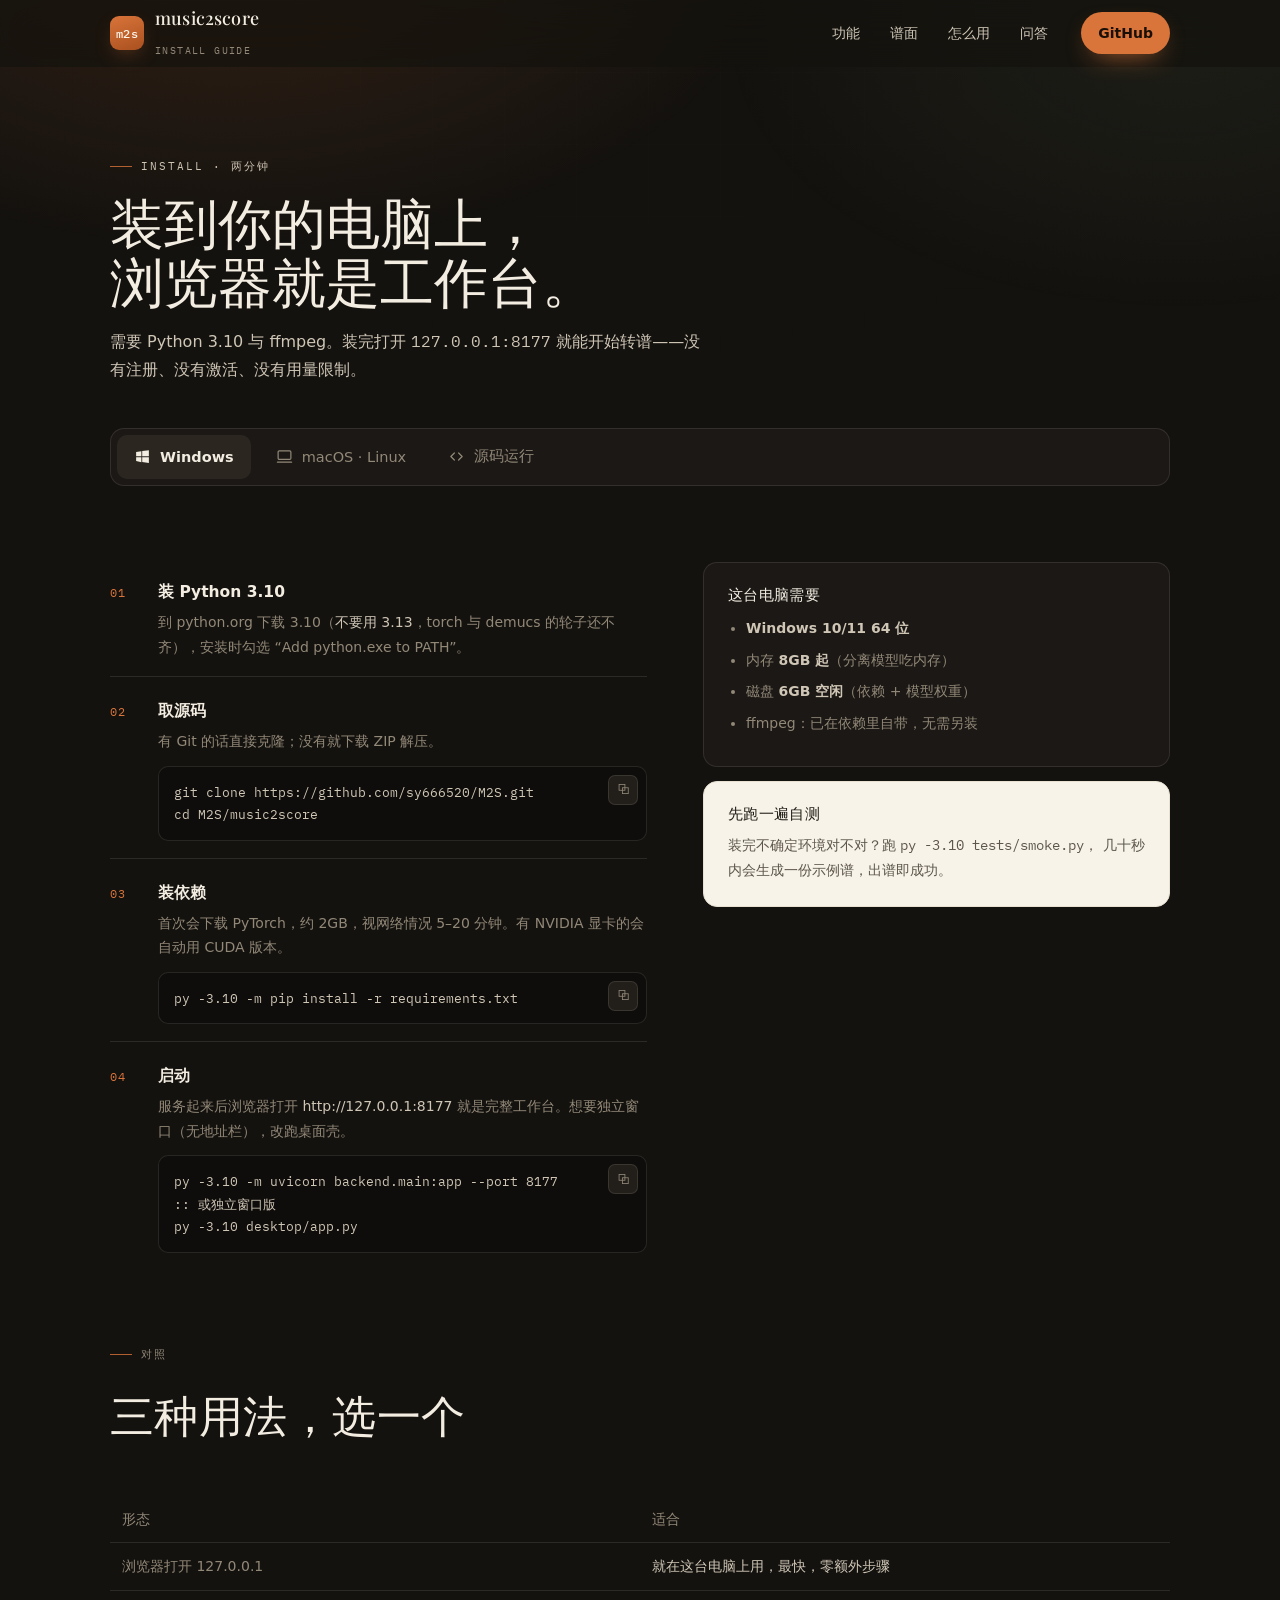
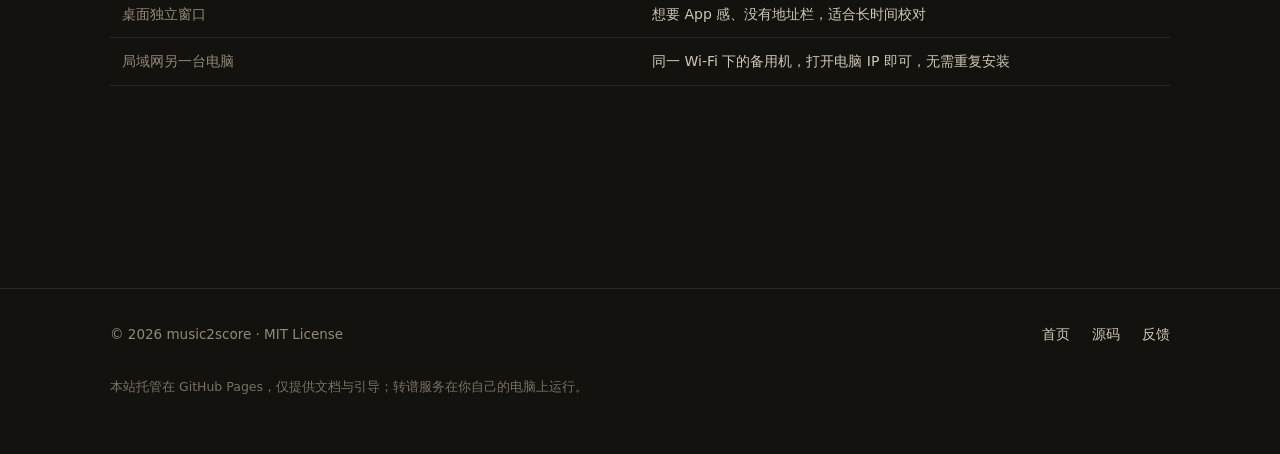
==== docs/install.html @ f0261a71 "站点改由 Pages 分支模式部署（main + /docs），移除 Actions 工作流" ====
<!DOCTYPE html>
<html lang="zh-CN">
<head>
<meta charset="UTF-8">
<meta name="viewport" content="width=device-width, initial-scale=1, viewport-fit=cover">
<title>安装 · music2score</title>
<meta name="description" content="music2score 安装指南：Windows / macOS / Linux 运行，或从源码启动。需要 Python 3.10 与 ffmpeg。">
<meta name="theme-color" content="#14120f">
<link rel="canonical" href="https://sy666520.github.io/M2S/install.html">
<link rel="icon" href="icons/icon.svg" type="image/svg+xml">
<link rel="stylesheet" href="styles/site.css">
</head>
<body>

<header class="nav" id="nav">
  <div class="wrap nav-inner">
    <a class="brand" href="./">
      <span class="brand-mark">m2s</span>
      <span>
        <span class="brand-name">music2score</span><br>
        <span class="brand-tag">install guide</span>
      </span>
    </a>
    <nav class="nav-links" id="navLinks" aria-label="主导航">
      <a href="index.html#features">功能</a>
      <a href="index.html#look">谱面</a>
      <a href="index.html#how">怎么用</a>
      <a href="index.html#faq">问答</a>
    </nav>
    <a class="nav-cta" href="https://github.com/sy666520/M2S" target="_blank" rel="noopener">GitHub</a>
    <button class="nav-toggle" id="navToggle" type="button" aria-label="展开菜单" aria-expanded="false" aria-controls="navLinks">
      <svg width="18" height="18" viewBox="0 0 24 24" fill="none" stroke="currentColor" stroke-width="1.8" stroke-linecap="round">
        <path d="M4 7h16M4 12h16M4 17h16"/>
      </svg>
    </button>
  </div>
</header>

<main class="wrap">

  <section class="install-hero">
    <p class="kicker reveal">Install · 两分钟</p>
    <h1 class="reveal" data-delay="1">装到你的电脑上，<br>浏览器就是工作台。</h1>
    <p class="reveal" data-delay="2">
      需要 Python 3.10 与 ffmpeg。装完打开 <code style="font-family:var(--mono);color:var(--text-dim)">127.0.0.1:8177</code>
      就能开始转谱——没有注册、没有激活、没有用量限制。
    </p>

    <div class="platform-tabs reveal" data-delay="4" role="tablist" aria-label="平台">
      <button class="ptab" role="tab" id="pt-win" aria-controls="p-win" aria-selected="true">
        <svg viewBox="0 0 24 24" fill="currentColor" aria-hidden="true"><path d="M3 5.6l7.4-1v7.1H3V5.6Zm8.6-1.2L21 3v8.7h-9.4V4.4ZM3 12.9h7.4v7.1L3 18.4v-5.5Zm8.6 0H21V21l-9.4-1.3v-6.8Z"/></svg>
        Windows
      </button>
      <button class="ptab" role="tab" id="pt-mac" aria-controls="p-mac" aria-selected="false">
        <svg viewBox="0 0 24 24" fill="none" stroke="currentColor" stroke-width="1.7" stroke-linecap="round" stroke-linejoin="round" aria-hidden="true"><rect x="3" y="4" width="18" height="12" rx="1.6"/><path d="M2 20h20"/></svg>
        macOS · Linux
      </button>
      <button class="ptab" role="tab" id="pt-src" aria-controls="p-src" aria-selected="false">
        <svg viewBox="0 0 24 24" fill="none" stroke="currentColor" stroke-width="1.7" stroke-linecap="round" stroke-linejoin="round" aria-hidden="true"><path d="M9 7l-5 5 5 5M15 7l5 5-5 5"/></svg>
        源码运行
      </button>
    </div>
  </section>

  <!-- ================= Windows ================= -->
  <section class="plat-panel is-active" id="p-win" role="tabpanel" aria-labelledby="pt-win">
    <div class="plat-grid">
      <ol class="install-steps">
        <li>
          <span class="num">01</span>
          <div>
            <b>装 Python 3.10</b>
            <p>到 python.org 下载 3.10（<em>不要用 3.13</em>，torch 与 demucs 的轮子还不齐），安装时勾选 “Add python.exe to PATH”。</p>
          </div>
        </li>
        <li>
          <span class="num">02</span>
          <div>
            <b>取源码</b>
            <p>有 Git 的话直接克隆；没有就下载 ZIP 解压。</p>
            <div class="code"><button class="copy" type="button" aria-label="复制">⧉</button>git clone https://github.com/sy666520/M2S.git
cd M2S/music2score</div>
          </div>
        </li>
        <li>
          <span class="num">03</span>
          <div>
            <b>装依赖</b>
            <p>首次会下载 PyTorch，约 2GB，视网络情况 5–20 分钟。有 NVIDIA 显卡的会自动用 CUDA 版本。</p>
            <div class="code"><button class="copy" type="button" aria-label="复制">⧉</button>py -3.10 -m pip install -r requirements.txt</div>
          </div>
        </li>
        <li>
          <span class="num">04</span>
          <div>
            <b>启动</b>
            <p>服务起来后浏览器打开 <em>http://127.0.0.1:8177</em> 就是完整工作台。想要独立窗口（无地址栏），改跑桌面壳。</p>
            <div class="code"><button class="copy" type="button" aria-label="复制">⧉</button>py -3.10 -m uvicorn backend.main:app --port 8177
:: 或独立窗口版
py -3.10 desktop/app.py</div>
          </div>
        </li>
      </ol>

      <aside>
        <div class="side-card">
          <h3>这台电脑需要</h3>
          <ul>
            <li><strong>Windows 10/11 64 位</strong></li>
            <li>内存 <strong>8GB 起</strong>（分离模型吃内存）</li>
            <li>磁盘 <strong>6GB 空闲</strong>（依赖 + 模型权重）</li>
            <li>ffmpeg：已在依赖里自带，无需另装</li>
          </ul>
        </div>
        <div class="side-card paper">
          <h3>先跑一遍自测</h3>
          <p style="color:var(--ink-soft);font-size:14px;margin:10px 0 0">
            装完不确定环境对不对？跑 <code style="font-family:var(--mono)">py -3.10 tests/smoke.py</code>，
            几十秒内会生成一份示例谱，出谱即成功。
          </p>
        </div>
      </aside>
    </div>
  </section>

  <!-- ================= macOS / Linux ================= -->
  <section class="plat-panel" id="p-mac" role="tabpanel" aria-labelledby="pt-mac">
    <div class="plat-grid">
      <ol class="install-steps">
        <li>
          <span class="num">01</span>
          <div>
            <b>装 Python 3.10 与 ffmpeg</b>
            <div class="code"><button class="copy" type="button" aria-label="复制">⧉</button># macOS
brew install python@3.10 ffmpeg

# Ubuntu / Debian
sudo apt install python3.10 python3.10-venv ffmpeg</div>
          </div>
        </li>
        <li>
          <span class="num">02</span>
          <div>
            <b>建虚拟环境并装依赖</b>
            <p>别装进系统 Python，避免和系统包打架。</p>
            <div class="code"><button class="copy" type="button" aria-label="复制">⧉</button>git clone https://github.com/sy666520/M2S.git
cd M2S/music2score
python3.10 -m venv .venv &amp;&amp; source .venv/bin/activate
pip install -r requirements.txt</div>
          </div>
        </li>
        <li>
          <span class="num">03</span>
          <div>
            <b>启动</b>
            <div class="code"><button class="copy" type="button" aria-label="复制">⧉</button>python -m uvicorn backend.main:app --port 8177</div>
            <p>Apple Silicon 会自动走 MPS 加速；Intel Mac 走 CPU，速度约为同价位 PC 的一半。</p>
          </div>
        </li>
      </ol>

      <aside>
        <div class="side-card">
          <h3>说明</h3>
          <ul>
            <li>M 系列芯片：<strong>MPS 加速可用</strong></li>
            <li>Linux 服务器：加 <code style="font-family:var(--mono)">--host 0.0.0.0</code> 可供局域网其他电脑访问</li>
            <li>桌面壳依赖 WebKit，macOS 自带</li>
          </ul>
        </div>
        <div class="side-card paper">
          <h3>打印友好</h3>
          <p>导出的简谱与六线谱是矢量 SVG，A4 直出不失真，可交给打印店装订。</p>
        </div>
      </aside>
    </div>
  </section>

  <!-- ================= 源码 ================= -->
  <section class="plat-panel" id="p-src" role="tabpanel" aria-labelledby="pt-src">
    <div class="plat-grid">
      <ol class="install-steps">
        <li>
          <span class="num">01</span>
          <div>
            <b>克隆与安装</b>
            <div class="code"><button class="copy" type="button" aria-label="复制">⧉</button>git clone https://github.com/sy666520/M2S.git
cd M2S/music2score
py -3.10 -m pip install -r requirements.txt</div>
          </div>
        </li>
        <li>
          <span class="num">02</span>
          <div>
            <b>跑自测</b>
            <p>不依赖显卡，几十秒跑完；能出谱说明环境没问题。</p>
            <div class="code"><button class="copy" type="button" aria-label="复制">⧉</button>py -3.10 tests/smoke.py</div>
          </div>
        </li>
        <li>
          <span class="num">03</span>
          <div>
            <b>改商业开关（可选）</b>
            <p>默认全免费。要启用「每日额度 + 推广位 + 激活码」把 <em>data/billing.json</em> 里 enabled 改 true；
               生成激活码还需自备环境变量 <em>M2S_LICENSE_SECRET</em>（不随代码分发）。</p>
          </div>
        </li>
      </ol>

      <aside>
        <div class="side-card">
          <h3>仓库</h3>
          <ul>
            <li>许可证：<strong>MIT</strong>，可商用、可闭源分发</li>
            <li>后端：FastAPI + PyTorch</li>
            <li>前端：原生 JS，无构建步骤</li>
            <li>渲染：Verovio（五线谱）+ 自写简谱 / TAB</li>
          </ul>
        </div>
        <div class="side-card">
          <h3>参与</h3>
          <p style="color:var(--muted);font-size:14px;margin:10px 0 0">
            问题与建议走 <a href="https://github.com/sy666520/M2S/issues" target="_blank" rel="noopener" style="color:var(--accent)">GitHub Issues</a>。
            识别层是插件式的：实现 Transcriber 接口并注册，就能换算法。
          </p>
        </div>
      </aside>
    </div>
  </section>

  <section class="section" style="padding-top:clamp(40px,6vw,64px)">
    <div class="section-head reveal">
      <p class="kicker">对照</p>
      <h2 class="section-title">三种用法，选一个</h2>
    </div>
    <table class="spec-table reveal">
      <thead>
        <tr><th scope="col">形态</th><th scope="col">适合</th></tr>
      </thead>
      <tbody>
        <tr><th scope="row">浏览器打开 127.0.0.1</th><td>就在这台电脑上用，最快，零额外步骤</td></tr>
        <tr><th scope="row">桌面独立窗口</th><td>想要 App 感、没有地址栏，适合长时间校对</td></tr>
        <tr><th scope="row">局域网另一台电脑</th><td>同一 Wi-Fi 下的备用机，打开电脑 IP 即可，无需重复安装</td></tr>
      </tbody>
    </table>
  </section>

</main>

<footer class="footer">
  <div class="wrap footer-inner">
    <div>© <span id="year">2026</span> music2score · MIT License</div>
    <nav class="footer-links" aria-label="页脚链接">
      <a href="index.html">首页</a>
      <a href="https://github.com/sy666520/M2S" target="_blank" rel="noopener">源码</a>
      <a href="https://github.com/sy666520/M2S/issues" target="_blank" rel="noopener">反馈</a>
    </nav>
    <p class="footer-note">本站托管在 GitHub Pages，仅提供文档与引导；转谱服务在你自己的电脑上运行。</p>
  </div>
</footer>

<script src="scripts/site.js"></script>
</body>
</html>
---- docs/styles/site.css ----
/* ============================================================
   music2score · 产品站点
   语言：暖黑"暗房" + 米白"纸张"，唯一强调色朱砂琥珀。
   只用于 site/ 下的静态页面，与应用内 CSS 解耦。
   ============================================================ */

@font-face {
  font-family: "Playfair Display";
  font-style: normal;
  font-weight: 500;
  font-display: swap;
  src: url("../fonts/playfair-latin.woff2") format("woff2");
  unicode-range: U+0000-00FF, U+0131, U+0152-0153, U+02BB-02BC, U+02C6, U+02DA, U+02DC,
    U+0304, U+0308, U+0329, U+2000-206F, U+20AC, U+2122, U+2191, U+2193, U+2212, U+2215, U+FEFF, U+FFFD;
}
@font-face {
  font-family: "IBM Plex Mono";
  font-style: normal;
  font-weight: 400;
  font-display: swap;
  src: url("../fonts/plex-400.woff2") format("woff2");
  unicode-range: U+0000-00FF, U+0131, U+0152-0153, U+02BB-02BC, U+02C6, U+02DA, U+02DC,
    U+0304, U+0308, U+0329, U+2000-206F, U+20AC, U+2122, U+2191, U+2193, U+2212, U+2215, U+FEFF, U+FFFD;
}
@font-face {
  font-family: "IBM Plex Mono";
  font-style: normal;
  font-weight: 500;
  font-display: swap;
  src: url("../fonts/plex-500.woff2") format("woff2");
  unicode-range: U+0000-00FF, U+0131, U+0152-0153, U+02BB-02BC, U+02C6, U+02DA, U+02DC,
    U+0304, U+0308, U+0329, U+2000-206F, U+20AC, U+2122, U+2191, U+2193, U+2212, U+2215, U+FEFF, U+FFFD;
}

:root {
  --bg: #14120f;
  --surface: #1b1815;
  --surface-2: #221e19;
  --surface-3: #2b2620;
  --text: #f2ece1;
  --text-dim: #cfc6b6;
  --muted: #928878;
  --border: rgba(242, 236, 225, 0.11);
  --border-strong: rgba(242, 236, 225, 0.2);
  --paper: #f7f3e9;
  --paper-edge: #e8e1d1;
  --ink: #211e18;
  --ink-soft: #5d564a;
  --accent: #d9743a;
  --accent-soft: rgba(217, 116, 58, 0.14);
  --ok: #7d9a6f;

  --display: "Playfair Display", "Songti SC", "STSong", "SimSun", Georgia, serif;
  --body: "PingFang SC", "HarmonyOS Sans SC", "Microsoft YaHei", "Hiragino Sans GB",
    "Source Han Sans SC", "Noto Sans CJK SC", system-ui, sans-serif;
  --mono: "IBM Plex Mono", "JetBrains Mono", "Cascadia Mono", Consolas, monospace;

  --wrap: 1140px;
  --gut: clamp(20px, 5vw, 40px);
  --radius: 14px;
  --radius-sm: 8px;
  --shadow-lg: 0 40px 90px -30px rgba(0, 0, 0, 0.75);
  --ease: cubic-bezier(0.22, 0.7, 0.28, 1);
}

* { box-sizing: border-box; }

html {
  scroll-behavior: smooth;
  -webkit-text-size-adjust: 100%;
}

body {
  margin: 0;
  background: var(--bg);
  color: var(--text);
  font-family: var(--body);
  font-size: 16px;
  line-height: 1.75;
  -webkit-font-smoothing: antialiased;
  overflow-x: hidden;
}

/* 暗房里的一点光：顶部暖色光晕 + 极细网格 */
body::before {
  content: "";
  position: fixed;
  inset: 0;
  pointer-events: none;
  z-index: 0;
  background:
    radial-gradient(900px 520px at 18% -8%, rgba(217, 116, 58, 0.16), transparent 62%),
    radial-gradient(760px 460px at 92% 4%, rgba(125, 154, 111, 0.09), transparent 60%);
}
body::after {
  content: "";
  position: fixed;
  inset: 0;
  pointer-events: none;
  z-index: 0;
  opacity: 0.5;
  background-image:
    linear-gradient(to right, rgba(242, 236, 225, 0.028) 1px, transparent 1px),
    linear-gradient(to bottom, rgba(242, 236, 225, 0.028) 1px, transparent 1px);
  background-size: 72px 72px;
  mask-image: radial-gradient(60% 50% at 50% 0%, #000 0%, transparent 100%);
  -webkit-mask-image: radial-gradient(60% 50% at 50% 0%, #000 0%, transparent 100%);
}

img { max-width: 100%; display: block; }
a { color: inherit; text-decoration: none; }

.wrap {
  position: relative;
  z-index: 1;
  width: 100%;
  max-width: var(--wrap);
  margin: 0 auto;
  padding: 0 var(--gut);
}

/* ------------------------------------------------ 导航 */

.nav {
  position: sticky;
  top: 0;
  z-index: 50;
  backdrop-filter: blur(16px) saturate(140%);
  -webkit-backdrop-filter: blur(16px) saturate(140%);
  background: rgba(20, 18, 15, 0.72);
  border-bottom: 1px solid transparent;
  transition: border-color 0.3s var(--ease), background 0.3s var(--ease);
}
.nav.is-stuck {
  border-bottom-color: var(--border);
  background: rgba(20, 18, 15, 0.9);
}
.nav-inner {
  display: flex;
  align-items: center;
  gap: 20px;
  height: 66px;
}
.brand {
  display: flex;
  align-items: center;
  gap: 11px;
  flex-shrink: 0;
}
.brand-mark {
  display: grid;
  place-items: center;
  width: 34px;
  height: 34px;
  border-radius: 9px;
  background: linear-gradient(160deg, var(--accent), #a9501f);
  color: #fff6ec;
  font-family: var(--mono);
  font-size: 12px;
  font-weight: 500;
  letter-spacing: 0.04em;
  box-shadow: 0 8px 22px -10px rgba(217, 116, 58, 0.9);
}
.brand-name {
  font-family: var(--display);
  font-size: 18px;
  letter-spacing: 0.01em;
}
.brand-tag {
  font-family: var(--mono);
  font-size: 10px;
  color: var(--muted);
  letter-spacing: 0.14em;
  text-transform: uppercase;
}

.nav-links {
  display: flex;
  gap: 4px;
  margin-left: auto;
}
.nav-links a {
  padding: 8px 13px;
  border-radius: 999px;
  font-size: 14px;
  color: var(--text-dim);
  transition: color 0.2s, background 0.2s;
}
.nav-links a:hover { color: var(--text); background: rgba(242, 236, 225, 0.06); }

.nav-cta {
  display: inline-flex;
  align-items: center;
  gap: 7px;
  padding: 9px 17px;
  border-radius: 999px;
  background: var(--accent);
  color: #1a0f07;
  font-size: 14px;
  font-weight: 600;
  box-shadow: 0 10px 26px -12px rgba(217, 116, 58, 0.95);
  transition: transform 0.2s var(--ease), box-shadow 0.2s;
}
.nav-cta:hover { transform: translateY(-1px); box-shadow: 0 14px 30px -12px rgba(217, 116, 58, 1); }

.nav-toggle {
  display: none;
  margin-left: auto;
  width: 44px;
  height: 44px;
  border: 1px solid var(--border);
  border-radius: 10px;
  background: transparent;
  color: var(--text);
  cursor: pointer;
}

/* ------------------------------------------------ 通用排版 */

.kicker {
  display: inline-flex;
  align-items: center;
  gap: 9px;
  font-family: var(--mono);
  font-size: 11px;
  letter-spacing: 0.18em;
  text-transform: uppercase;
  color: var(--muted);
}
.kicker::before {
  content: "";
  width: 22px;
  height: 1px;
  background: var(--accent);
  opacity: 0.8;
}

h1, h2, h3 { font-weight: 500; margin: 0; line-height: 1.15; }

.section-title {
  font-family: var(--display);
  font-size: clamp(28px, 4.4vw, 44px);
  letter-spacing: 0.01em;
  margin: 14px 0 0;
}
.section-sub {
  margin: 14px 0 0;
  max-width: 56ch;
  color: var(--text-dim);
  font-size: clamp(15px, 1.6vw, 17px);
}

.section { padding: clamp(64px, 10vw, 112px) 0; position: relative; }
.section-head { margin-bottom: clamp(32px, 5vw, 56px); }

/* ------------------------------------------------ Hero */

.hero {
  position: relative;
  padding: clamp(48px, 8vw, 92px) 0 clamp(56px, 8vw, 96px);
}
.hero-grid {
  display: grid;
  grid-template-columns: minmax(0, 1.02fr) minmax(0, 1.18fr);
  gap: clamp(28px, 5vw, 64px);
  align-items: center;
}
.hero-title {
  font-family: var(--display);
  font-size: clamp(36px, 5vw, 56px);
  line-height: 1.12;
  letter-spacing: -0.01em;
  margin: 18px 0 0;
  text-wrap: balance;
}
.hero-title em {
  font-style: normal;
  color: var(--accent);
  position: relative;
}
.hero-title em::after {
  content: "";
  position: absolute;
  left: 0;
  right: 0;
  bottom: 0.12em;
  height: 0.38em;
  background: var(--accent-soft);
  z-index: -1;
}
.hero-lead {
  margin: 22px 0 0;
  font-size: clamp(15px, 1.7vw, 17.5px);
  color: var(--text-dim);
  max-width: 46ch;
}
.hero-lead strong { color: var(--text); font-weight: 600; }

.hero-actions {
  display: flex;
  flex-wrap: wrap;
  gap: 12px;
  margin-top: 32px;
}
.btn {
  display: inline-flex;
  align-items: center;
  justify-content: center;
  gap: 9px;
  min-height: 46px;
  padding: 0 22px;
  border-radius: 999px;
  font-size: 15px;
  font-weight: 600;
  border: 1px solid transparent;
  cursor: pointer;
  transition: transform 0.2s var(--ease), background 0.2s, border-color 0.2s, box-shadow 0.2s;
  font-family: inherit;
}
.btn-solid {
  background: var(--accent);
  color: #1a0f07;
  box-shadow: 0 16px 34px -18px rgba(217, 116, 58, 1);
}
.btn-solid:hover { transform: translateY(-2px); }
.btn-ghost {
  border-color: var(--border-strong);
  color: var(--text);
  background: rgba(242, 236, 225, 0.03);
}
.btn-ghost:hover { background: rgba(242, 236, 225, 0.08); border-color: var(--text-dim); }
.btn-sm { min-height: 38px; padding: 0 15px; font-size: 13.5px; }

.hero-facts {
  display: flex;
  flex-wrap: wrap;
  gap: 10px 26px;
  margin-top: 34px;
  padding-top: 22px;
  border-top: 1px solid var(--border);
  font-size: 13px;
  color: var(--muted);
}
.hero-facts span { display: inline-flex; align-items: center; gap: 8px; }
.hero-facts b {
  font-family: var(--mono);
  font-weight: 500;
  color: var(--text-dim);
}

/* 右侧截图：纸张感卡片 */
.hero-visual { position: relative; }
.shot-frame {
  position: relative;
  border-radius: var(--radius);
  padding: 10px;
  background: linear-gradient(150deg, rgba(242, 236, 225, 0.14), rgba(242, 236, 225, 0.02) 45%);
  border: 1px solid var(--border);
  box-shadow: var(--shadow-lg);
  transform: perspective(1400px) rotateY(-4deg) rotateX(1.5deg);
  transition: transform 0.6s var(--ease);
}
.shot-frame:hover { transform: perspective(1400px) rotateY(0deg) rotateX(0deg); }
.shot-frame img {
  border-radius: 10px;
  width: 100%;
  filter: brightness(1.12) contrast(1.02);
}
.hero-badge {
  position: absolute;
  left: -14px;
  bottom: 26px;
  display: flex;
  align-items: center;
  gap: 10px;
  padding: 11px 15px;
  border-radius: 12px;
  background: rgba(27, 24, 21, 0.94);
  border: 1px solid var(--border-strong);
  box-shadow: 0 20px 40px -20px #000;
  font-size: 12.5px;
  color: var(--text-dim);
  backdrop-filter: blur(8px);
}
.hero-badge i {
  width: 7px;
  height: 7px;
  border-radius: 50%;
  background: var(--ok);
  box-shadow: 0 0 0 4px rgba(125, 154, 111, 0.16);
}
.hero-badge b { color: var(--text); font-weight: 600; }

/* ------------------------------------------------ 特性 */

.features {
  display: grid;
  grid-template-columns: repeat(2, minmax(0, 1fr));
  gap: 1px;
  background: var(--border);
  border: 1px solid var(--border);
  border-radius: var(--radius);
  overflow: hidden;
}
.feature {
  background: var(--bg);
  padding: clamp(24px, 3.4vw, 34px);
  transition: background 0.3s var(--ease);
}
.feature:hover { background: var(--surface); }
.feature-icon {
  width: 42px;
  height: 42px;
  border-radius: 11px;
  display: grid;
  place-items: center;
  background: var(--surface-2);
  border: 1px solid var(--border);
  color: var(--accent);
  margin-bottom: 18px;
}
.feature h3 { font-size: 18.5px; letter-spacing: 0.01em; }
.feature p { margin: 10px 0 0; color: var(--muted); font-size: 14.5px; line-height: 1.72; }
.feature p strong { color: var(--text-dim); font-weight: 600; }

/* ------------------------------------------------ 谱种切换 */

.tabs {
  display: inline-flex;
  gap: 4px;
  padding: 5px;
  border-radius: 999px;
  border: 1px solid var(--border);
  background: var(--surface);
  margin-bottom: 22px;
}
.tab {
  min-height: 38px;
  padding: 0 18px;
  border: 0;
  border-radius: 999px;
  background: transparent;
  color: var(--muted);
  font-family: inherit;
  font-size: 14px;
  cursor: pointer;
  transition: color 0.2s, background 0.2s;
}
.tab:hover { color: var(--text-dim); }
.tab[aria-selected="true"] {
  background: var(--accent);
  color: #1a0f07;
  font-weight: 600;
}
.panel { display: none; }
.panel.is-active { display: block; }
.panel-note {
  margin: 16px 0 0;
  font-size: 14px;
  color: var(--muted);
  max-width: 60ch;
}

/* 纸张样式的截图卡 */
.paper-shot {
  border-radius: var(--radius);
  overflow: hidden;
  border: 1px solid var(--border);
  background: var(--paper);
  box-shadow: var(--shadow-lg);
}
.paper-shot img { width: 100%; }

/* ------------------------------------------------ 步骤 */

.steps {
  display: grid;
  grid-template-columns: repeat(4, minmax(0, 1fr));
  gap: 22px;
  counter-reset: step;
}
.step {
  position: relative;
  padding-top: 26px;
  border-top: 1px solid var(--border);
  counter-increment: step;
}
.step::before {
  content: "0" counter(step);
  position: absolute;
  top: -1px;
  left: 0;
  transform: translateY(-50%);
  padding-right: 12px;
  background: var(--bg);
  font-family: var(--mono);
  font-size: 11px;
  letter-spacing: 0.16em;
  color: var(--accent);
}
.step h3 { font-size: 16.5px; margin-top: 6px; }
.step p { margin: 8px 0 0; font-size: 14px; color: var(--muted); }

/* ------------------------------------------------ 数据条 */

.stats {
  display: grid;
  grid-template-columns: repeat(4, minmax(0, 1fr));
  gap: 1px;
  background: var(--border);
  border-block: 1px solid var(--border);
}
.stat {
  background: var(--bg);
  padding: clamp(22px, 3vw, 32px) clamp(16px, 2.4vw, 26px);
}
.stat-num {
  font-family: var(--display);
  font-size: clamp(30px, 4.2vw, 42px);
  line-height: 1;
  color: var(--text);
  letter-spacing: -0.01em;
}
.stat-num small { font-size: 0.42em; color: var(--accent); margin-left: 3px; }
.stat-label { margin-top: 10px; font-size: 13px; color: var(--muted); }

/* ------------------------------------------------ 截图廊 */

.gallery {
  display: grid;
  grid-template-columns: repeat(3, minmax(0, 1fr));
  gap: 14px;
}
.gallery figure {
  position: relative;
  margin: 0;
  border-radius: var(--radius-sm);
  overflow: hidden;
  border: 1px solid var(--border);
  background: var(--surface);
  cursor: zoom-in;
  transition: transform 0.35s var(--ease), border-color 0.3s;
}
.gallery figure:hover { transform: translateY(-3px); border-color: var(--border-strong); }
.gallery img { width: 100%; aspect-ratio: 16 / 11; object-fit: cover; }
.gallery figcaption {
  position: absolute;
  inset: auto 0 0 0;
  padding: 26px 14px 12px;
  font-size: 13px;
  color: var(--text-dim);
  background: linear-gradient(to top, rgba(20, 18, 15, 0.94), transparent);
}
.gallery figure.wide { grid-column: span 2; }

/* 图片放大 */
.lightbox {
  position: fixed;
  inset: 0;
  z-index: 100;
  display: none;
  place-items: center;
  padding: 4vmin;
  background: rgba(10, 9, 7, 0.94);
  backdrop-filter: blur(6px);
}
.lightbox.is-open { display: grid; }
.lightbox img {
  max-width: 100%;
  max-height: 86vh;
  border-radius: 10px;
  box-shadow: 0 40px 90px -20px #000;
}
.lightbox-close {
  position: absolute;
  top: 18px;
  right: 18px;
  width: 44px;
  height: 44px;
  border-radius: 50%;
  border: 1px solid var(--border-strong);
  background: rgba(27, 24, 21, 0.9);
  color: var(--text);
  font-size: 20px;
  cursor: pointer;
}

/* ------------------------------------------------ 问答 */

.faq { border-top: 1px solid var(--border); }
.faq details {
  border-bottom: 1px solid var(--border);
  padding: 4px 0;
}
.faq summary {
  display: flex;
  align-items: center;
  gap: 14px;
  padding: 20px 0;
  cursor: pointer;
  list-style: none;
  font-size: clamp(15px, 1.7vw, 16.5px);
  color: var(--text);
}
.faq summary::-webkit-details-marker { display: none; }
.faq summary::after {
  content: "+";
  margin-left: auto;
  font-family: var(--mono);
  color: var(--accent);
  font-size: 18px;
  transition: transform 0.25s var(--ease);
}
.faq details[open] summary::after { transform: rotate(45deg); }
.faq .answer {
  padding: 0 0 22px;
  max-width: 68ch;
  color: var(--muted);
  font-size: 14.5px;
  line-height: 1.78;
}
.faq .answer strong { color: var(--text-dim); }

/* ------------------------------------------------ 收尾 CTA */

.closing {
  position: relative;
  margin: clamp(48px, 8vw, 88px) 0 0;
  padding: clamp(34px, 6vw, 62px);
  border-radius: 18px;
  border: 1px solid var(--border);
  background:
    radial-gradient(620px 260px at 12% 0%, rgba(217, 116, 58, 0.14), transparent 68%),
    var(--surface);
  overflow: hidden;
}
.closing h2 {
  font-family: var(--display);
  font-size: clamp(26px, 4vw, 40px);
  max-width: 20ch;
}
.closing p { color: var(--text-dim); margin: 14px 0 26px; max-width: 52ch; }
.closing-actions { display: flex; flex-wrap: wrap; gap: 12px; }

/* ------------------------------------------------ 页脚 */

.footer {
  margin-top: clamp(56px, 8vw, 90px);
  padding: 34px 0 44px;
  border-top: 1px solid var(--border);
  font-size: 13.5px;
  color: var(--muted);
}
.footer-inner {
  display: flex;
  flex-wrap: wrap;
  gap: 16px 30px;
  align-items: center;
  justify-content: space-between;
}
.footer a { color: var(--text-dim); border-bottom: 1px solid transparent; }
.footer a:hover { border-bottom-color: var(--accent); color: var(--text); }
.footer-links { display: flex; gap: 22px; flex-wrap: wrap; }
.footer-note { flex-basis: 100%; font-size: 12.5px; color: rgba(146, 136, 120, 0.8); }

/* ------------------------------------------------ 安装页 */

.install-hero { padding: clamp(40px, 6vw, 72px) 0 clamp(24px, 4vw, 36px); }
.install-hero h1 {
  font-family: var(--display);
  font-size: clamp(32px, 5.4vw, 54px);
  line-height: 1.08;
  margin: 16px 0 0;
}
.install-hero p { margin: 18px 0 0; color: var(--text-dim); max-width: 58ch; }

.platform-tabs {
  display: flex;
  flex-wrap: wrap;
  gap: 8px;
  padding: 6px;
  border: 1px solid var(--border);
  border-radius: 14px;
  background: var(--surface);
  margin: clamp(26px, 4vw, 44px) 0 0;
}
.ptab {
  display: inline-flex;
  align-items: center;
  gap: 9px;
  min-height: 44px;
  padding: 0 17px;
  border: 0;
  border-radius: 10px;
  background: transparent;
  color: var(--muted);
  font-family: inherit;
  font-size: 14.5px;
  cursor: pointer;
  transition: background 0.2s, color 0.2s;
}
.ptab:hover { color: var(--text-dim); background: rgba(242, 236, 225, 0.04); }
.ptab[aria-selected="true"] { background: var(--surface-3); color: var(--text); font-weight: 600; }
.ptab svg { width: 17px; height: 17px; }

.plat-panel { display: none; padding-top: clamp(26px, 4vw, 40px); }
.plat-panel.is-active { display: block; }

.plat-grid {
  display: grid;
  grid-template-columns: minmax(0, 1.15fr) minmax(0, 1fr);
  gap: clamp(26px, 5vw, 56px);
  align-items: start;
}

.install-steps { list-style: none; margin: 0; padding: 0; display: grid; gap: 4px; }
.install-steps li {
  display: grid;
  grid-template-columns: 34px minmax(0, 1fr);
  gap: 14px;
  padding: 17px 0;
  border-bottom: 1px solid var(--border);
}
.install-steps li:last-child { border-bottom: 0; }
.install-steps .num {
  font-family: var(--mono);
  font-size: 12px;
  color: var(--accent);
  padding-top: 3px;
  letter-spacing: 0.08em;
}
.install-steps b { display: block; font-size: 15.5px; margin-bottom: 4px; }
.install-steps p { margin: 0; color: var(--muted); font-size: 14px; }
.install-steps em { font-style: normal; color: var(--text-dim); }

.code {
  position: relative;
  margin: 12px 0 0;
  padding: 14px 46px 14px 15px;
  border-radius: 10px;
  border: 1px solid var(--border);
  background: #0f0d0b;
  font-family: var(--mono);
  font-size: 12.5px;
  line-height: 1.8;
  color: var(--text-dim);
  overflow-x: auto;
  white-space: pre;
}
.code .copy {
  position: absolute;
  top: 8px;
  right: 8px;
  width: 30px;
  height: 30px;
  display: grid;
  place-items: center;
  border-radius: 7px;
  border: 1px solid var(--border);
  background: var(--surface-2);
  color: var(--muted);
  cursor: pointer;
}
.code .copy:hover { color: var(--text); border-color: var(--border-strong); }
.code .copy.done { color: var(--ok); border-color: rgba(125, 154, 111, 0.5); }

.side-card {
  border: 1px solid var(--border);
  border-radius: var(--radius);
  background: var(--surface);
  padding: 24px;
}
.side-card h3 { font-size: 15px; letter-spacing: 0.02em; }
.side-card ul { margin: 12px 0 0; padding-left: 18px; color: var(--muted); font-size: 14px; }
.side-card li { margin: 7px 0; }
.side-card li strong { color: var(--text-dim); }
.side-card + .side-card { margin-top: 14px; }
.side-card.paper {
  background: var(--paper);
  color: var(--ink);
  border-color: var(--paper-edge);
}
.side-card.paper h3 { color: var(--ink); }
.side-card.paper ul, .side-card.paper p { color: var(--ink-soft); }
.side-card.paper li strong { color: var(--ink); }

.note-strip {
  display: flex;
  gap: 12px;
  align-items: flex-start;
  margin-top: 18px;
  padding: 14px 16px;
  border-radius: 10px;
  border: 1px solid rgba(201, 162, 39, 0.28);
  background: rgba(201, 162, 39, 0.08);
  font-size: 13.5px;
  color: #e2cf9a;
  line-height: 1.65;
}
.note-strip svg { flex-shrink: 0; margin-top: 3px; color: #c9a227; }

.spec-table {
  width: 100%;
  border-collapse: collapse;
  font-size: 14px;
  margin-top: 6px;
}
.spec-table th, .spec-table td {
  text-align: left;
  padding: 11px 12px;
  border-bottom: 1px solid var(--border);
  vertical-align: top;
}
.spec-table th { color: var(--muted); font-weight: 500; width: 34%; }
.spec-table td { color: var(--text-dim); }

/* ------------------------------------------------ 进场动画 */

.reveal {
  opacity: 0;
  transform: translateY(16px);
  transition: opacity 0.7s var(--ease), transform 0.7s var(--ease);
}
.reveal.in { opacity: 1; transform: none; }

@media (prefers-reduced-motion: reduce) {
  html { scroll-behavior: auto; }
  .reveal { opacity: 1; transform: none; transition: none; }
  .shot-frame { transform: none; }
}

/* ------------------------------------------------ 响应式 */

@media (max-width: 980px) {
  .hero-grid { grid-template-columns: 1fr; }
  .hero-visual { margin-top: 12px; }
  .shot-frame { transform: none; }
  .features { grid-template-columns: 1fr; }
  .steps { grid-template-columns: repeat(2, minmax(0, 1fr)); }
  .stats { grid-template-columns: repeat(2, minmax(0, 1fr)); }
  .gallery { grid-template-columns: repeat(2, minmax(0, 1fr)); }
  .gallery figure.wide { grid-column: span 2; }
  .plat-grid { grid-template-columns: 1fr; }
}

@media (max-width: 720px) {
  .nav-links { display: none; }
  .nav-toggle { display: grid; place-items: center; }
  .nav-cta { display: none; }
  .nav.is-open .nav-links {
    display: flex;
    flex-direction: column;
    position: absolute;
    left: 0;
    right: 0;
    top: 66px;
    padding: 10px var(--gut) 18px;
    gap: 2px;
    background: rgba(20, 18, 15, 0.98);
    border-bottom: 1px solid var(--border);
  }
  .nav.is-open .nav-links a { padding: 12px 4px; border-radius: 8px; }
  .nav.is-open .nav-cta {
    display: flex;
    position: absolute;
    left: var(--gut);
    right: var(--gut);
    top: calc(66px + 190px);
    justify-content: center;
  }
  .hero { padding-top: 30px; }
  .hero-actions .btn { flex: 1 1 auto; }
  .gallery { grid-template-columns: 1fr; }
  .gallery figure.wide { grid-column: auto; }
  .tab, .ptab { padding: 0 14px; font-size: 13.5px; }
  .closing { border-radius: 14px; }
}

@media (max-width: 420px) {
  .steps { grid-template-columns: 1fr; }
  .stats { grid-template-columns: 1fr 1fr; }
  .hero-badge { left: 6px; bottom: 10px; font-size: 11.5px; padding: 9px 12px; }
}

/* 锚点定位时避开吸顶导航 */
section[id], .section[id] { scroll-margin-top: 84px; }
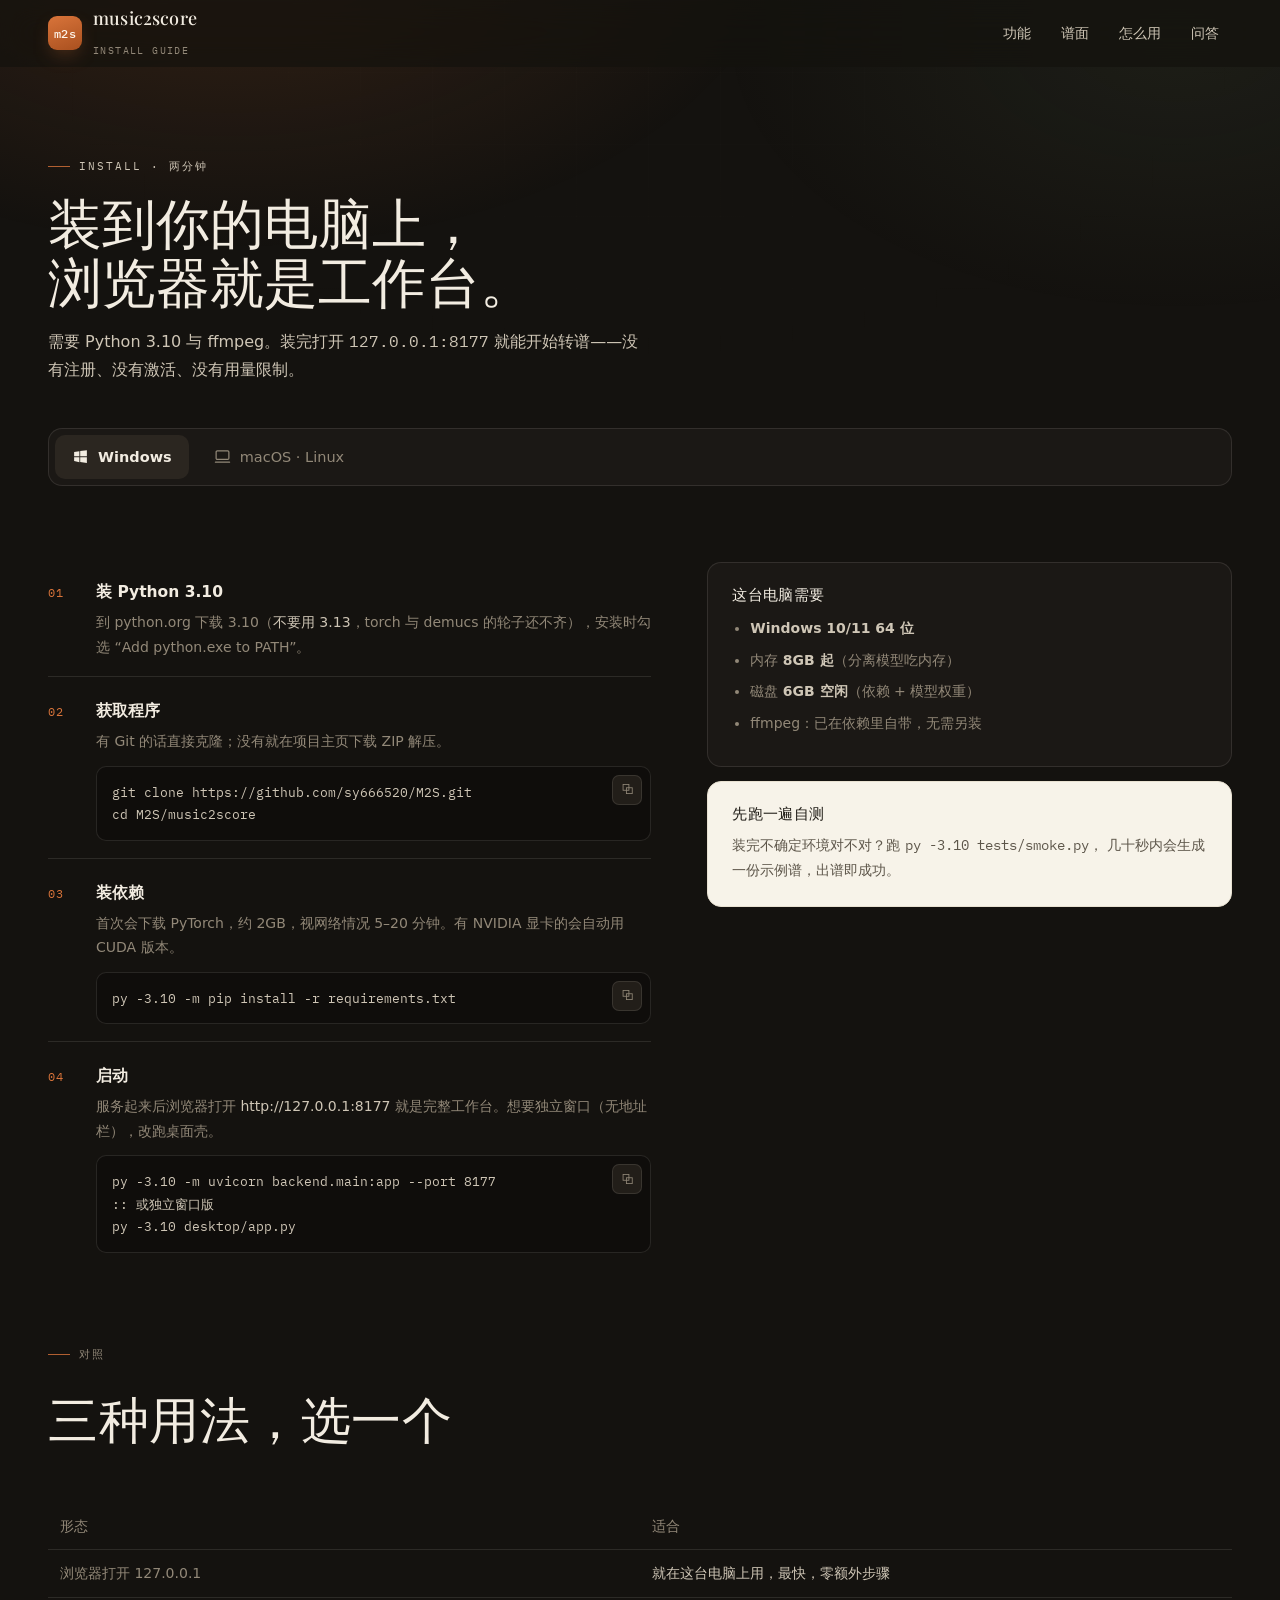
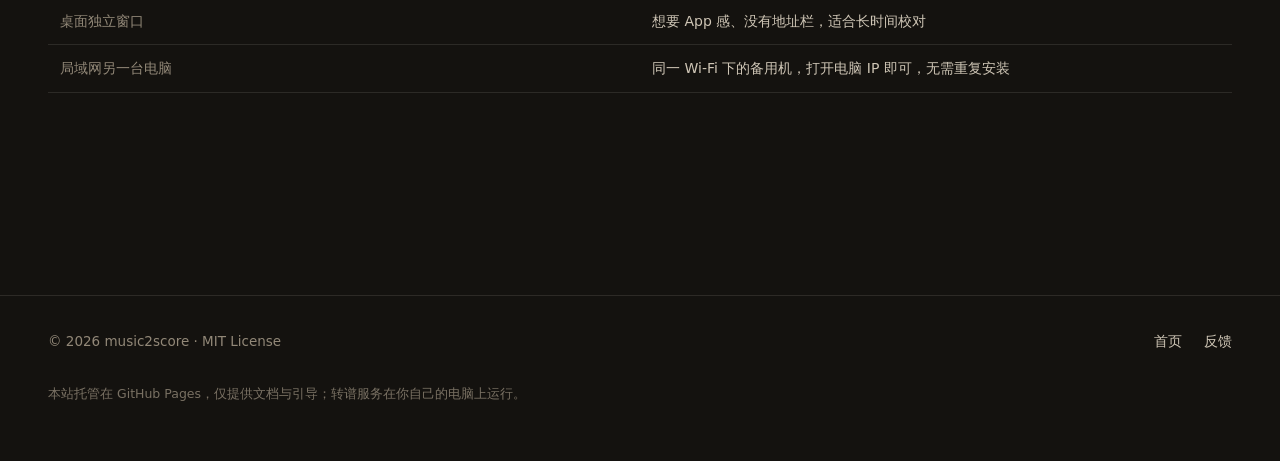
==== commit f0486e02: "安装页移除查看源码入口 - 删掉右上角 GitHub 按钮、页脚「源码」链接与「源码运行」标签页整节 - Windows 步骤「取源码」改称「获取程序」 - site.js 锚点映射同步移除 sour" ====
--- a/docs/install.html
+++ b/docs/install.html
@@ -4,7 +4,7 @@
 <meta charset="UTF-8">
 <meta name="viewport" content="width=device-width, initial-scale=1, viewport-fit=cover">
 <title>安装 · music2score</title>
-<meta name="description" content="music2score 安装指南：Windows / macOS / Linux 运行，或从源码启动。需要 Python 3.10 与 ffmpeg。">
+<meta name="description" content="music2score 安装指南：Windows / macOS / Linux 运行。需要 Python 3.10 与 ffmpeg。">
 <meta name="theme-color" content="#14120f">
 <link rel="canonical" href="https://sy666520.github.io/M2S/install.html">
 <link rel="icon" href="icons/icon.svg" type="image/svg+xml">
@@ -27,7 +27,6 @@
       <a href="index.html#how">怎么用</a>
       <a href="index.html#faq">问答</a>
     </nav>
-    <a class="nav-cta" href="https://github.com/sy666520/M2S" target="_blank" rel="noopener">GitHub</a>
     <button class="nav-toggle" id="navToggle" type="button" aria-label="展开菜单" aria-expanded="false" aria-controls="navLinks">
       <svg width="18" height="18" viewBox="0 0 24 24" fill="none" stroke="currentColor" stroke-width="1.8" stroke-linecap="round">
         <path d="M4 7h16M4 12h16M4 17h16"/>
@@ -55,10 +54,6 @@
         <svg viewBox="0 0 24 24" fill="none" stroke="currentColor" stroke-width="1.7" stroke-linecap="round" stroke-linejoin="round" aria-hidden="true"><rect x="3" y="4" width="18" height="12" rx="1.6"/><path d="M2 20h20"/></svg>
         macOS · Linux
       </button>
-      <button class="ptab" role="tab" id="pt-src" aria-controls="p-src" aria-selected="false">
-        <svg viewBox="0 0 24 24" fill="none" stroke="currentColor" stroke-width="1.7" stroke-linecap="round" stroke-linejoin="round" aria-hidden="true"><path d="M9 7l-5 5 5 5M15 7l5 5-5 5"/></svg>
-        源码运行
-      </button>
     </div>
   </section>
 
@@ -76,8 +71,8 @@
         <li>
           <span class="num">02</span>
           <div>
-            <b>取源码</b>
-            <p>有 Git 的话直接克隆；没有就下载 ZIP 解压。</p>
+            <b>获取程序</b>
+            <p>有 Git 的话直接克隆；没有就在项目主页下载 ZIP 解压。</p>
             <div class="code"><button class="copy" type="button" aria-label="复制">⧉</button>git clone https://github.com/sy666520/M2S.git
 cd M2S/music2score</div>
           </div>
@@ -171,58 +166,6 @@
         <div class="side-card paper">
           <h3>打印友好</h3>
           <p>导出的简谱与六线谱是矢量 SVG，A4 直出不失真，可交给打印店装订。</p>
-        </div>
-      </aside>
-    </div>
-  </section>
-
-  <!-- ================= 源码 ================= -->
-  <section class="plat-panel" id="p-src" role="tabpanel" aria-labelledby="pt-src">
-    <div class="plat-grid">
-      <ol class="install-steps">
-        <li>
-          <span class="num">01</span>
-          <div>
-            <b>克隆与安装</b>
-            <div class="code"><button class="copy" type="button" aria-label="复制">⧉</button>git clone https://github.com/sy666520/M2S.git
-cd M2S/music2score
-py -3.10 -m pip install -r requirements.txt</div>
-          </div>
-        </li>
-        <li>
-          <span class="num">02</span>
-          <div>
-            <b>跑自测</b>
-            <p>不依赖显卡，几十秒跑完；能出谱说明环境没问题。</p>
-            <div class="code"><button class="copy" type="button" aria-label="复制">⧉</button>py -3.10 tests/smoke.py</div>
-          </div>
-        </li>
-        <li>
-          <span class="num">03</span>
-          <div>
-            <b>改商业开关（可选）</b>
-            <p>默认全免费。要启用「每日额度 + 推广位 + 激活码」把 <em>data/billing.json</em> 里 enabled 改 true；
-               生成激活码还需自备环境变量 <em>M2S_LICENSE_SECRET</em>（不随代码分发）。</p>
-          </div>
-        </li>
-      </ol>
-
-      <aside>
-        <div class="side-card">
-          <h3>仓库</h3>
-          <ul>
-            <li>许可证：<strong>MIT</strong>，可商用、可闭源分发</li>
-            <li>后端：FastAPI + PyTorch</li>
-            <li>前端：原生 JS，无构建步骤</li>
-            <li>渲染：Verovio（五线谱）+ 自写简谱 / TAB</li>
-          </ul>
-        </div>
-        <div class="side-card">
-          <h3>参与</h3>
-          <p style="color:var(--muted);font-size:14px;margin:10px 0 0">
-            问题与建议走 <a href="https://github.com/sy666520/M2S/issues" target="_blank" rel="noopener" style="color:var(--accent)">GitHub Issues</a>。
-            识别层是插件式的：实现 Transcriber 接口并注册，就能换算法。
-          </p>
         </div>
       </aside>
     </div>
@@ -252,7 +195,6 @@
     <div>© <span id="year">2026</span> music2score · MIT License</div>
     <nav class="footer-links" aria-label="页脚链接">
       <a href="index.html">首页</a>
-      <a href="https://github.com/sy666520/M2S" target="_blank" rel="noopener">源码</a>
       <a href="https://github.com/sy666520/M2S/issues" target="_blank" rel="noopener">反馈</a>
     </nav>
     <p class="footer-note">本站托管在 GitHub Pages，仅提供文档与引导；转谱服务在你自己的电脑上运行。</p>
--- a/docs/styles/site.css
+++ b/docs/styles/site.css
@@ -55,8 +55,8 @@
     "Source Han Sans SC", "Noto Sans CJK SC", system-ui, sans-serif;
   --mono: "IBM Plex Mono", "JetBrains Mono", "Cascadia Mono", Consolas, monospace;
 
-  --wrap: 1140px;
-  --gut: clamp(20px, 5vw, 40px);
+  --wrap: 1400px;
+  --gut: clamp(20px, 4vw, 48px);
   --radius: 14px;
   --radius-sm: 8px;
   --shadow-lg: 0 40px 90px -30px rgba(0, 0, 0, 0.75);
@@ -239,7 +239,7 @@
 
 .section-title {
   font-family: var(--display);
-  font-size: clamp(28px, 4.4vw, 44px);
+  font-size: clamp(28px, 4vw, 50px);
   letter-spacing: 0.01em;
   margin: 14px 0 0;
 }
@@ -247,7 +247,7 @@
   margin: 14px 0 0;
   max-width: 56ch;
   color: var(--text-dim);
-  font-size: clamp(15px, 1.6vw, 17px);
+  font-size: clamp(15px, 1.6vw, 18px);
 }
 
 .section { padding: clamp(64px, 10vw, 112px) 0; position: relative; }
@@ -267,8 +267,8 @@
 }
 .hero-title {
   font-family: var(--display);
-  font-size: clamp(36px, 5vw, 56px);
-  line-height: 1.12;
+  font-size: clamp(36px, 4.6vw, 68px);
+  line-height: 1.1;
   letter-spacing: -0.01em;
   margin: 18px 0 0;
   text-wrap: balance;
@@ -290,7 +290,7 @@
 }
 .hero-lead {
   margin: 22px 0 0;
-  font-size: clamp(15px, 1.7vw, 17.5px);
+  font-size: clamp(15px, 1.5vw, 19px);
   color: var(--text-dim);
   max-width: 46ch;
 }
@@ -528,12 +528,13 @@
 
 .gallery {
   display: grid;
-  grid-template-columns: repeat(3, minmax(0, 1fr));
-  gap: 14px;
+  grid-template-columns: repeat(2, minmax(0, 1fr));
+  gap: 16px;
 }
 .gallery figure {
   position: relative;
   margin: 0;
+  align-self: start;
   border-radius: var(--radius-sm);
   overflow: hidden;
   border: 1px solid var(--border);
@@ -542,7 +543,8 @@
   transition: transform 0.35s var(--ease), border-color 0.3s;
 }
 .gallery figure:hover { transform: translateY(-3px); border-color: var(--border-strong); }
-.gallery img { width: 100%; aspect-ratio: 16 / 11; object-fit: cover; }
+/* 按原始比例完整显示，不裁切 UI 边缘 */
+.gallery img { width: 100%; height: auto; }
 .gallery figcaption {
   position: absolute;
   inset: auto 0 0 0;
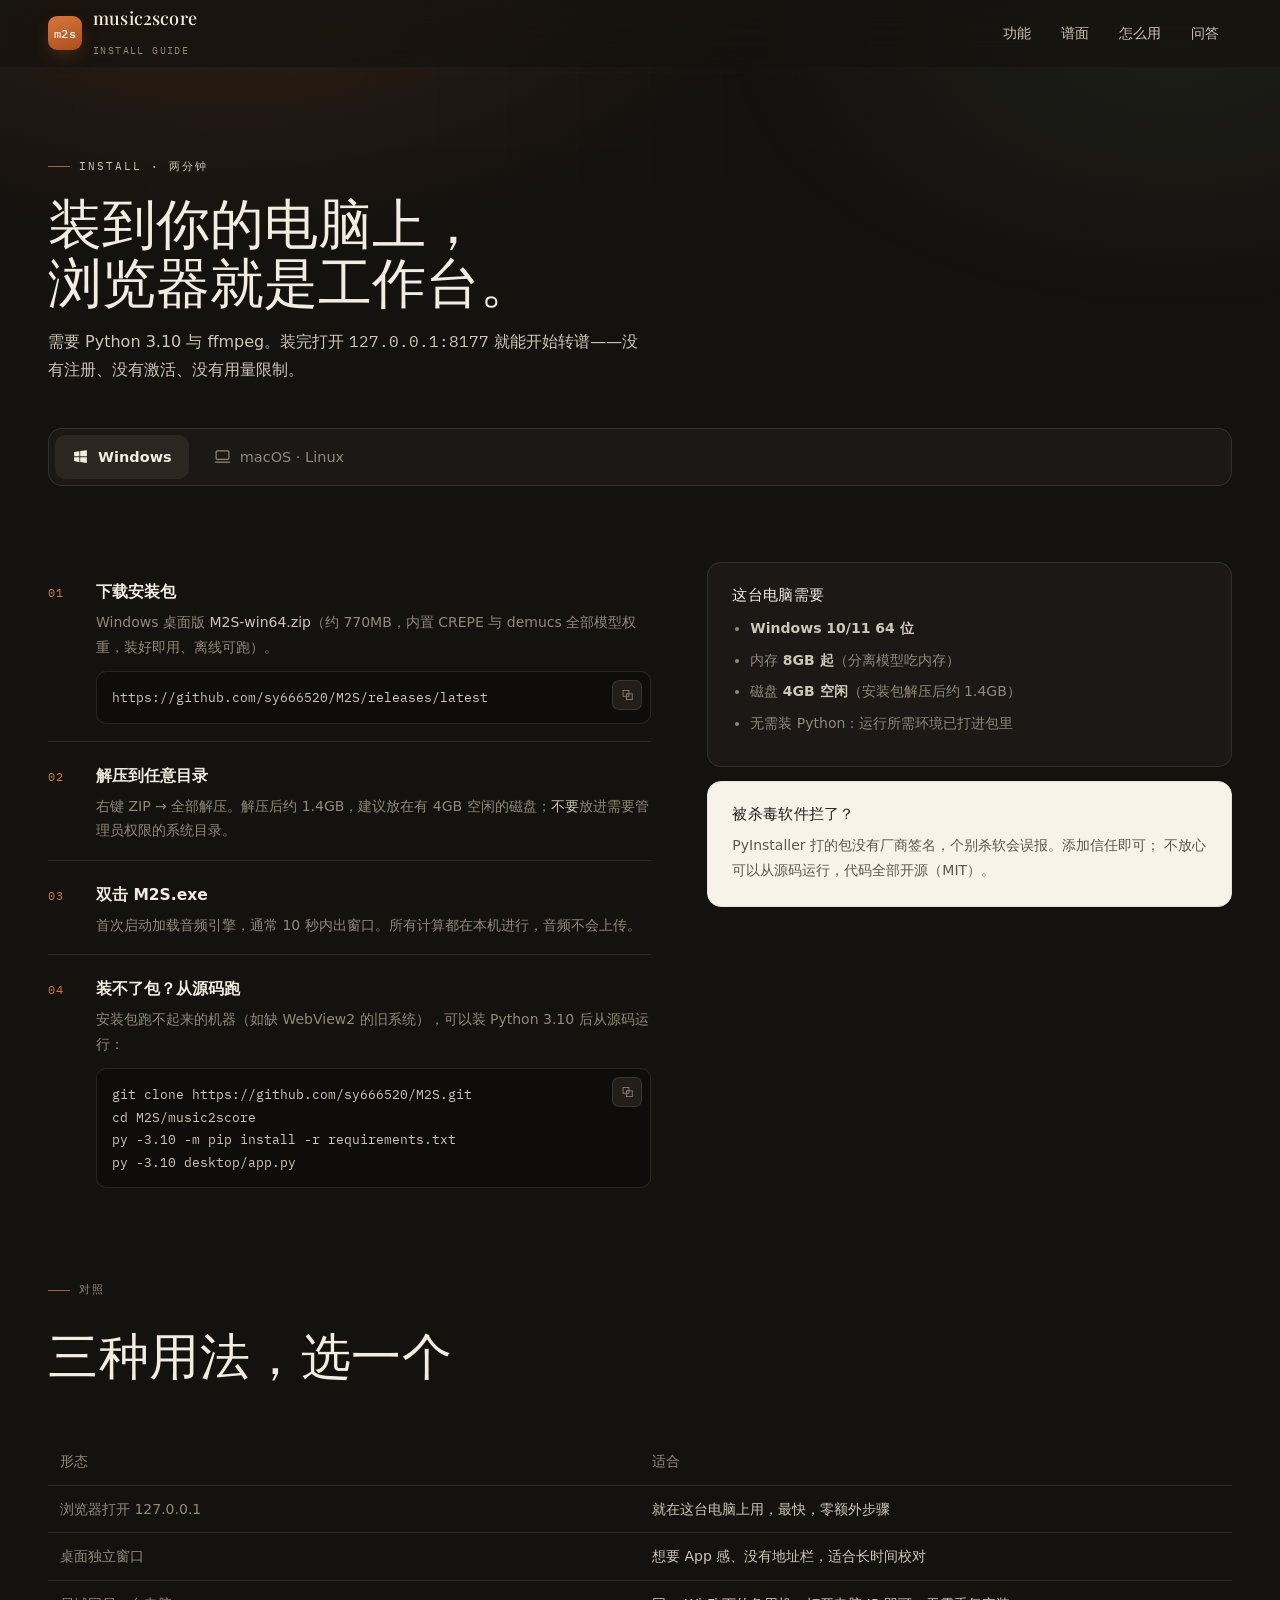
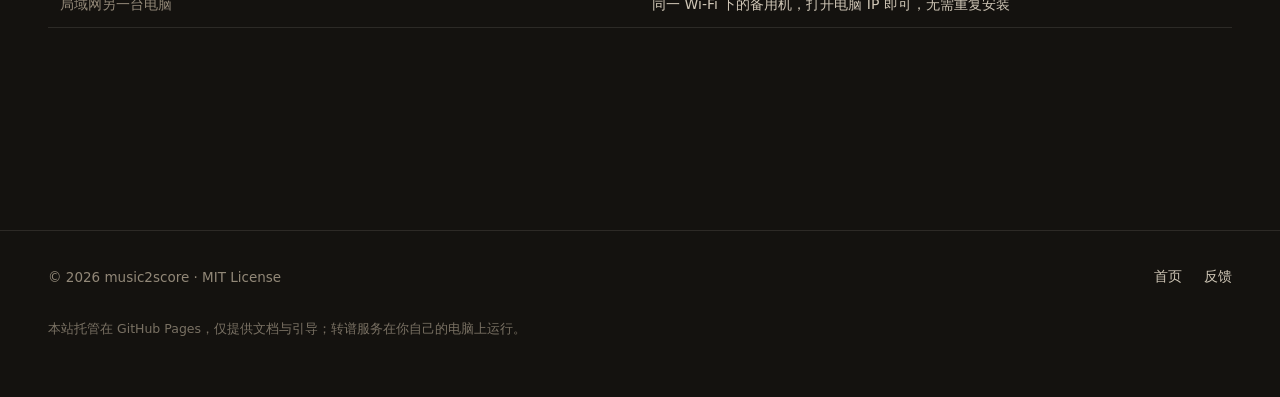
==== commit 46c9e5df: "Windows 安装包落地：v0.1.0 Release 挂载 M2S-win64.zip（770MB） - m2s.spec：补齐 PyInstaller 不会自动收集的三类资源——verovio " ====
--- a/docs/install.html
+++ b/docs/install.html
@@ -64,34 +64,33 @@
         <li>
           <span class="num">01</span>
           <div>
-            <b>装 Python 3.10</b>
-            <p>到 python.org 下载 3.10（<em>不要用 3.13</em>，torch 与 demucs 的轮子还不齐），安装时勾选 “Add python.exe to PATH”。</p>
+            <b>下载安装包</b>
+            <p>Windows 桌面版 <em>M2S-win64.zip</em>（约 770MB，内置 CREPE 与 demucs 全部模型权重，装好即用、离线可跑）。</p>
+            <div class="code"><button class="copy" type="button" aria-label="复制">⧉</button>https://github.com/sy666520/M2S/releases/latest</div>
           </div>
         </li>
         <li>
           <span class="num">02</span>
           <div>
-            <b>获取程序</b>
-            <p>有 Git 的话直接克隆；没有就在项目主页下载 ZIP 解压。</p>
+            <b>解压到任意目录</b>
+            <p>右键 ZIP → 全部解压。解压后约 1.4GB，建议放在有 4GB 空闲的磁盘；<em>不要</em>放进需要管理员权限的系统目录。</p>
+          </div>
+        </li>
+        <li>
+          <span class="num">03</span>
+          <div>
+            <b>双击 M2S.exe</b>
+            <p>首次启动加载音频引擎，通常 10 秒内出窗口。所有计算都在本机进行，音频不会上传。</p>
+          </div>
+        </li>
+        <li>
+          <span class="num">04</span>
+          <div>
+            <b>装不了包？从源码跑</b>
+            <p>安装包跑不起来的机器（如缺 WebView2 的旧系统），可以装 Python 3.10 后从源码运行：</p>
             <div class="code"><button class="copy" type="button" aria-label="复制">⧉</button>git clone https://github.com/sy666520/M2S.git
-cd M2S/music2score</div>
-          </div>
-        </li>
-        <li>
-          <span class="num">03</span>
-          <div>
-            <b>装依赖</b>
-            <p>首次会下载 PyTorch，约 2GB，视网络情况 5–20 分钟。有 NVIDIA 显卡的会自动用 CUDA 版本。</p>
-            <div class="code"><button class="copy" type="button" aria-label="复制">⧉</button>py -3.10 -m pip install -r requirements.txt</div>
-          </div>
-        </li>
-        <li>
-          <span class="num">04</span>
-          <div>
-            <b>启动</b>
-            <p>服务起来后浏览器打开 <em>http://127.0.0.1:8177</em> 就是完整工作台。想要独立窗口（无地址栏），改跑桌面壳。</p>
-            <div class="code"><button class="copy" type="button" aria-label="复制">⧉</button>py -3.10 -m uvicorn backend.main:app --port 8177
-:: 或独立窗口版
+cd M2S/music2score
+py -3.10 -m pip install -r requirements.txt
 py -3.10 desktop/app.py</div>
           </div>
         </li>
@@ -103,15 +102,15 @@
           <ul>
             <li><strong>Windows 10/11 64 位</strong></li>
             <li>内存 <strong>8GB 起</strong>（分离模型吃内存）</li>
-            <li>磁盘 <strong>6GB 空闲</strong>（依赖 + 模型权重）</li>
-            <li>ffmpeg：已在依赖里自带，无需另装</li>
+            <li>磁盘 <strong>4GB 空闲</strong>（安装包解压后约 1.4GB）</li>
+            <li>无需装 Python：运行所需环境已打进包里</li>
           </ul>
         </div>
         <div class="side-card paper">
-          <h3>先跑一遍自测</h3>
+          <h3>被杀毒软件拦了？</h3>
           <p style="color:var(--ink-soft);font-size:14px;margin:10px 0 0">
-            装完不确定环境对不对？跑 <code style="font-family:var(--mono)">py -3.10 tests/smoke.py</code>，
-            几十秒内会生成一份示例谱，出谱即成功。
+            PyInstaller 打的包没有厂商签名，个别杀软会误报。添加信任即可；
+            不放心可以从源码运行，代码全部开源（MIT）。
           </p>
         </div>
       </aside>
